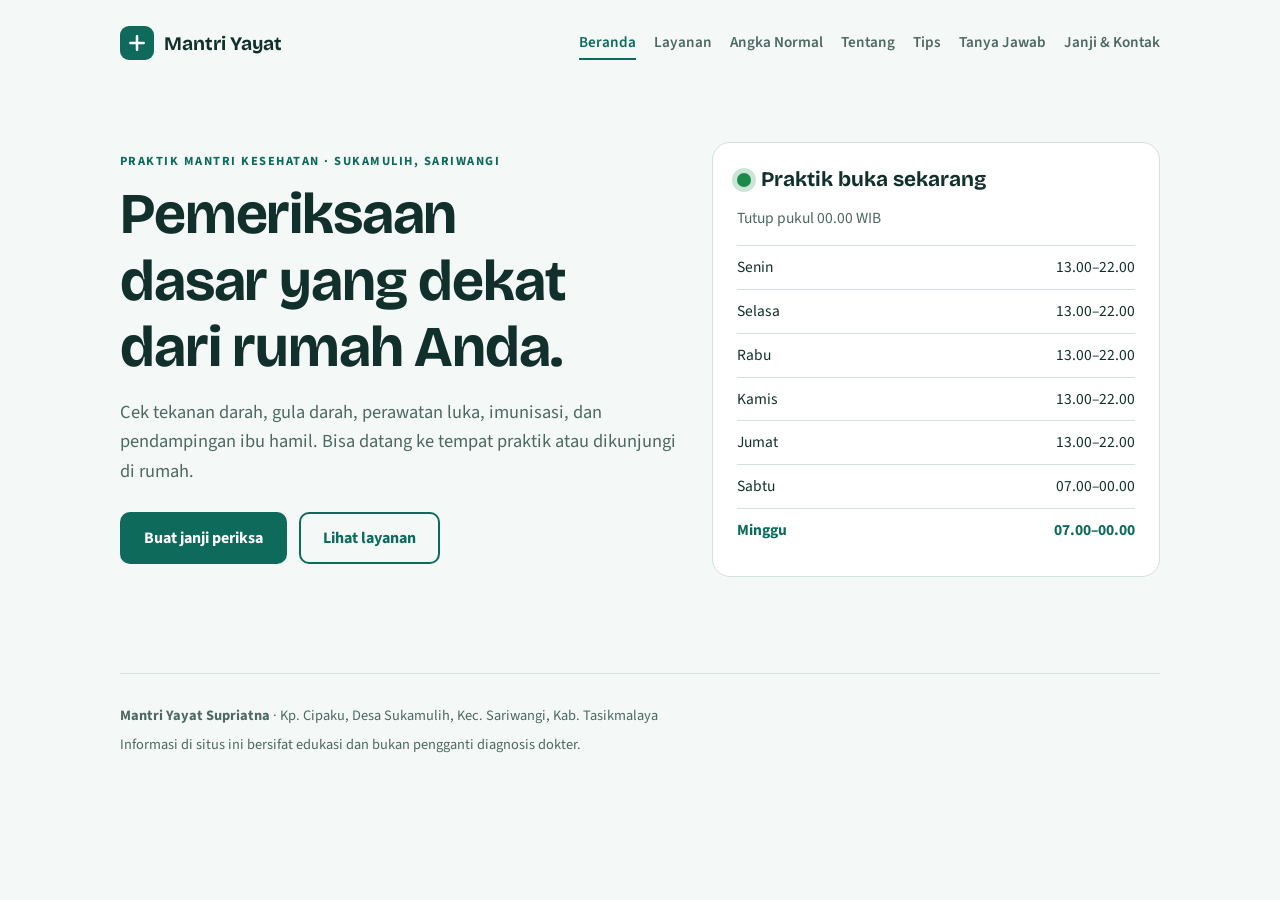
==== index.html @ a65b236b "Update index.html" ====
<!doctype html><html lang="id"><head><meta charset="utf-8"><meta name="viewport" content="width=device-width, initial-scale=1, viewport-fit=cover"><title>Mantri Yayat Supriatna</title>
<link rel="stylesheet" href="https://fonts.googleapis.com/css2?family=Bricolage+Grotesque:opsz,wght@12..96,500;12..96,700&family=Source+Sans+3:wght@400;600;700&display=swap">
<link rel="stylesheet" href="style.css"></head><body>
<div class="wrap"><header class="topbar"><a class="brand" href="#beranda"><span class="brand-mark" aria-hidden="true"><svg viewBox="0 0 24 24" fill="none" stroke="#fff" stroke-width="3" stroke-linecap="round"><path d="M12 4v16M4 12h16"/></svg></span>Mantri Yayat</a><nav aria-label="Menu utama"><a href="#beranda">Beranda</a><a href="#layanan">Layanan</a><a href="#angka">Angka Normal</a><a href="#tentang">Tentang</a><a href="#tips">Tips</a><a href="#faq">Tanya Jawab</a><a href="#kontak">Janji &amp; Kontak</a></nav></header><main><section class="page" data-page="beranda" hidden><div class="hero">
      <div>
        <p class="eyebrow">Praktik mantri kesehatan · Sukamulih, Sariwangi</p>
        <h1 style="margin-top:14px">Pemeriksaan dasar yang dekat dari rumah Anda.</h1>
        <p class="lead">Cek tekanan darah, gula darah, perawatan luka, imunisasi, dan pendampingan ibu hamil. Bisa datang ke tempat praktik atau dikunjungi di rumah.</p>
        <div class="cta-row">
          <a class="btn btn-primary" href="#kontak">Buat janji periksa</a>
          <a class="btn btn-ghost" href="#layanan">Lihat layanan</a>
        </div>
      </div>
      <aside class="status-card" aria-label="Jam praktik">
        <div class="status-line"><span class="dot" id="dot"></span><span id="statusText">Memeriksa jam praktik…</span></div>
        <p class="status-sub" id="statusSub">Waktu setempat: WIB</p>
        <ul class="hours" id="hours">
          <li data-day="1"><span>Senin</span><span>13.00–22.00</span></li>
          <li data-day="2"><span>Selasa</span><span>13.00–22.00</span></li>
          <li data-day="3"><span>Rabu</span><span>13.00–22.00</span></li>
          <li data-day="4"><span>Kamis</span><span>13.00–22.00</span></li>
          <li data-day="5"><span>Jumat</span><span>13.00–22.00</span></li>
          <li data-day="6"><span>Sabtu</span><span>07.00–00.00</span></li>
          <li data-day="0"><span>Minggu</span><span>07.00–00.00</span></li>
        </ul>
      </aside>
    </div></section><section class="page" data-page="layanan" hidden>
      <div class="sec-head">
        <p class="eyebrow">Layanan</p>
        <h2>Apa saja yang bisa dilayani</h2>
        <p>Untuk keluhan ringan dan pemeriksaan rutin. Kasus yang butuh penanganan lebih lanjut dirujuk ke puskesmas atau rumah sakit.</p>
      </div>
      <div class="services">
        <article class="service">
          <svg viewBox="0 0 24 24"><path d="M12 21s-7-4.5-9-9.2C1.7 8.5 3.6 5 7 5c2 0 3.5 1.2 5 3 1.5-1.8 3-3 5-3 3.4 0 5.3 3.5 4 6.8C19 16.5 12 21 12 21z"/></svg>
          <h3>Cek tekanan darah</h3>
          <p>Pemeriksaan rutin untuk pemantauan tensi, terutama bagi lansia dan penderita hipertensi.</p>
        </article>
        <article class="service">
          <svg viewBox="0 0 24 24"><path d="M12 3c3 4.5 6 7.2 6 11a6 6 0 0 1-12 0c0-3.8 3-6.5 6-11z"/></svg>
          <h3>Gula darah, asam urat, kolesterol</h3>
          <p>Tes cepat dari tetesan darah ujung jari, hasil langsung diketahui di tempat.</p>
        </article>
        <article class="service">
          <svg viewBox="0 0 24 24"><rect x="3" y="8" width="18" height="8" rx="4" transform="rotate(-30 12 12)"/><path d="M10.5 6.8l3 5.2"/></svg>
          <h3>Perawatan luka</h3>
          <p>Membersihkan dan membalut luka ringan, ganti perban, dan pemantauan tanda infeksi.</p>
        </article>
        <article class="service">
          <svg viewBox="0 0 24 24"><path d="M4 20l6-6M14 4l6 6M12 6l6 6-4 4-6-6zM16 2l6 6"/></svg>
          <h3>Imunisasi</h3>
          <p>Imunisasi dasar anak dan pengingat jadwal sesuai buku KIA.</p>
        </article>
        <article class="service">
          <svg viewBox="0 0 24 24"><circle cx="12" cy="6" r="3"/><path d="M7 21v-5a5 5 0 0 1 10 0v5M9 21v-3h6v3"/></svg>
          <h3>Ibu hamil dan balita</h3>
          <p>Pemeriksaan kehamilan sederhana, timbang balita, dan pendampingan gizi keluarga.</p>
        </article>
        <article class="service">
          <svg viewBox="0 0 24 24"><path d="M3 11l9-7 9 7v9a1 1 0 0 1-1 1H4a1 1 0 0 1-1-1z"/><path d="M12 11v6M9 14h6"/></svg>
          <h3>Kunjungan rumah</h3>
          <p>Untuk lansia, pasien pasca-rawat, atau warga yang sulit bepergian. Silakan atur jadwal lebih dulu.</p>
        </article>
      </div>
    </section><section class="page" data-page="angka" hidden>
      <div class="sec-head">
        <p class="eyebrow">Angka normal</p>
        <h2>Cara membaca hasil pemeriksaan</h2>
        <p>Acuan umum untuk orang dewasa. Hasil di luar batas ini belum tentu penyakit, tetapi perlu diperiksa ulang dan dibicarakan.</p>
      </div>
      <div class="table-scroll">
        <table>
          <thead><tr><th>Pemeriksaan</th><th>Rentang umum</th><th>Catatan</th></tr></thead>
          <tbody>
            <tr><td>Tekanan darah</td><td>di bawah 120/80 mmHg</td><td>Tensi 140/90 mmHg ke atas pada beberapa kali ukur perlu ditindaklanjuti.</td></tr>
            <tr><td>Gula darah puasa</td><td>70–99 mg/dL</td><td>Puasa 8 jam sebelum tes. Hasil tes cepat dikonfirmasi di laboratorium.</td></tr>
            <tr><td>Kolesterol total</td><td>di bawah 200 mg/dL</td><td>Dipengaruhi makanan berlemak dan aktivitas fisik.</td></tr>
            <tr><td>Asam urat</td><td>Pria 3,4–7,0 · Wanita 2,4–6,0 mg/dL</td><td>Batas bisa sedikit berbeda antar alat.</td></tr>
          </tbody>
        </table>
      </div>
      <p class="note">Tabel ini hanya panduan edukasi dan tidak menggantikan pemeriksaan serta saran dokter.</p>
    </section><section class="page" data-page="tentang" hidden>
      <div class="sec-head">
        <p class="eyebrow">Tentang</p>
        <h2>Mantri yang dikenal tetangga sendiri</h2>
      </div>
      <div class="about">
        <div>
          <p>Saya, Yayat Supriatna, melayani warga Kampung Cipaku, Desa Sukamulih, dan sekitarnya di Kecamatan Sariwangi, Kabupaten Tasikmalaya. Saya memberikan pemeriksaan dasar dan pendampingan kesehatan keluarga.</p>
          <p>Tujuannya sederhana: masalah kecil ditangani lebih awal, dan masalah besar dirujuk tepat waktu ke puskesmas atau rumah sakit.</p>
        </div>
        <dl class="facts">
          <div><dt>Nama</dt><dd>Mantri Yayat Supriatna</dd></div>
          <div><dt>Wilayah layanan</dt><dd>Desa Sukamulih, Kec. Sariwangi</dd></div>
          <div><dt>Izin praktik</dt><dd>[Nomor SIP/STR]</dd></div>
          <div><dt>Rujukan</dt><dd>Puskesmas &amp; RS terdekat</dd></div>
        </dl>
      </div>
    </section><section class="page" data-page="tips" hidden>
      <div class="sec-head">
        <p class="eyebrow">Tips kesehatan</p>
        <h2>Kebiasaan kecil yang menjaga tubuh</h2>
      </div>
      <div class="tips">
        <article class="tip"><h3>Kurangi garam</h3><p>Batasi garam dapur, ikan asin, dan mi instan. Pengaturan garam membantu menjaga tensi tetap stabil.</p></article>
        <article class="tip"><h3>Jalan kaki 30 menit</h3><p>Bergerak ringan hampir setiap hari lebih baik daripada olahraga berat sesekali.</p></article>
        <article class="tip"><h3>Cuci tangan dengan sabun</h3><p>Sebelum makan, setelah dari toilet, dan setelah beraktivitas di luar. Cara murah mencegah diare dan flu.</p></article>
        <article class="tip"><h3>Minum air putih cukup</h3><p>Utamakan air putih. Kurangi minuman manis kemasan dan kopi bergula.</p></article>
        <article class="tip"><h3>Periksa rutin setelah usia 40</h3><p>Cek tensi dan gula darah setidaknya sekali setiap beberapa bulan, meski tidak ada keluhan.</p></article>
        <article class="tip"><h3>Lengkapi imunisasi anak</h3><p>Bawa buku KIA setiap kali datang agar jadwal imunisasi tidak terlewat.</p></article>
      </div>
    </section><section class="page" data-page="faq" hidden><div class="sec-head"><p class="eyebrow">Tanya jawab</p><h2>Pertanyaan yang sering diajukan</h2></div><details><summary>Apakah harus membuat janji dulu?</summary><p>Untuk pemeriksaan di tempat praktik, Anda bisa datang pada jam praktik. Untuk kunjungan rumah, silakan atur jadwal lebih dulu lewat formulir janji.</p></details><details><summary>Perlu puasa sebelum cek gula darah?</summary><p>Untuk gula darah puasa, puasa 8 jam sebelum tes. Hasil tes cepat sebaiknya dikonfirmasi di laboratorium.</p></details><details><summary>Apa yang dibawa saat imunisasi anak?</summary><p>Bawa buku KIA setiap kali datang agar jadwal imunisasi tercatat dan tidak terlewat.</p></details><details><summary>Bagaimana jika hasil periksa di luar angka normal?</summary><p>Belum tentu penyakit, tetapi perlu diperiksa ulang dan dibicarakan. Kasus yang butuh penanganan lebih lanjut dirujuk ke puskesmas atau rumah sakit.</p></details><details><summary>Kapan harus langsung ke IGD?</summary><p>Sesak napas berat, nyeri dada, pingsan, perdarahan hebat, atau kejang: hubungi 112 atau bawa ke IGD terdekat tanpa menunggu janji.</p></details></section><section class="page" data-page="kontak" hidden>
      <div class="emergency">
        <strong>Gawat darurat?</strong>
        <p>Sesak napas berat, nyeri dada, pingsan, perdarahan hebat, atau kejang: segera hubungi 112 atau bawa ke IGD terdekat. Jangan menunggu janji.</p>
      </div>
      <div class="sec-head" style="margin-top:32px">
        <p class="eyebrow">Janji &amp; kontak</p>
        <h2>Atur jadwal periksa</h2>
        <p>Isi formulir, lalu kirim pesan yang sudah tersusun lewat WhatsApp.</p>
      </div>
      <div class="book">
        <form id="bookForm" novalidate>
          <label for="nama">Nama
            <input id="nama" name="nama" type="text" autocomplete="name" placeholder="Nama lengkap" required>
          </label>
          <label for="layanan-pilih">Keperluan
            <select id="layanan-pilih" name="layanan">
              <option>Cek tekanan darah</option>
              <option>Cek gula darah / asam urat / kolesterol</option>
              <option>Perawatan luka</option>
              <option>Imunisasi</option>
              <option>Ibu hamil / balita</option>
              <option>Kunjungan rumah</option>
            </select>
          </label>
          <label for="waktu">Waktu yang diinginkan
            <input id="waktu" name="waktu" type="text" placeholder="Contoh: Rabu sore, jam 16.30">
          </label>
          <label for="keluhan">Keluhan singkat (boleh kosong)
            <textarea id="keluhan" name="keluhan" placeholder="Contoh: pusing sejak dua hari, tensi terakhir 150/90"></textarea>
          </label>
          <button class="btn btn-primary" type="submit">Susun pesan WhatsApp</button>
          <div class="preview" id="preview" aria-live="polite">
            <div id="previewText"></div>
            <div class="actions">
              <a class="btn btn-primary small" id="waLink" href="#" target="_blank" rel="noopener">Buka WhatsApp</a>
              <button class="btn btn-ghost small" type="button" id="copyBtn">Salin pesan</button>
              <span class="copied" id="copied" hidden>Tersalin</span>
            </div>
          </div>
        </form>
        <div class="contact-list">
          <div><span class="k">WhatsApp</span><span class="v" id="waNumber">0812-2290-6901</span></div>
          <div><span class="k">Alamat praktik</span><span class="v">Kp. Cipaku, Desa Sukamulih, Kec. Sariwangi, Kab. Tasikmalaya</span></div>
          <div><span class="k">Gawat darurat</span><span class="v">112</span></div>
          <p class="note" style="margin-top:0">Pesan ini tidak terkirim otomatis. Anda yang menekan tombol kirim di WhatsApp.</p>
        </div>
      </div>
    </section></main><footer>
    <p><strong>Mantri Yayat Supriatna</strong> · Kp. Cipaku, Desa Sukamulih, Kec. Sariwangi, Kab. Tasikmalaya</p>
    <p>Informasi di situs ini bersifat edukasi dan bukan pengganti diagnosis dokter.</p>
  </footer></div><script src="script.js"></script>
</body></html>
---- style.css ----
:root{box-sizing:border-box;padding-top:env(safe-area-inset-top,0px);padding-bottom:env(safe-area-inset-bottom,0px)}html{scroll-padding-top:env(safe-area-inset-top,0px)}
/* Layout: one calm column of sections; the open/closed status and the vitals reference table are the page's own details. */
:root {
  --bg: #f4f8f6;
  --surface: #ffffff;
  --fg: #12302b;
  --muted: #4d6862;
  --line: #d3e2dd;
  --brand: #0e6b5c;
  --brand-ink: #ffffff;
  --brand-soft: #dcf0ea;
  --signal: #e8a317;
  --signal-ink: #3b2a00;
  --open: #1c8a4a;
  --closed: #b4432f;
  --font-display: "Bricolage Grotesque", "Trebuchet MS", sans-serif;
  --font-body: "Source Sans 3", "Segoe UI", system-ui, sans-serif;
}
@media (prefers-color-scheme: dark) {
  :root:not([data-theme="light"]) {
    --bg: #0c1a17; --surface: #13261f; --fg: #e3f1ec; --muted: #9ab8b0; --line: #24423a;
    --brand: #4cc3ab; --brand-ink: #062a22; --brand-soft: #173a31;
    --signal: #f0b83a; --signal-ink: #2d2000; --open: #52d083; --closed: #ee8670;
    color-scheme: dark;
  }
}
:root[data-theme="dark"] {
  --bg: #0c1a17; --surface: #13261f; --fg: #e3f1ec; --muted: #9ab8b0; --line: #24423a;
  --brand: #4cc3ab; --brand-ink: #062a22; --brand-soft: #173a31;
  --signal: #f0b83a; --signal-ink: #2d2000; --open: #52d083; --closed: #ee8670;
  color-scheme: dark;
}
* { box-sizing: border-box; }
body {
  background: var(--bg); color: var(--fg);
  font: 400 17px/1.6 var(--font-body);
  padding-left: max(16px, env(safe-area-inset-left, 0px));
  padding-right: max(16px, env(safe-area-inset-right, 0px));
  padding-block: 0 40px;
}
.wrap { max-width: 1040px; margin: 0 auto; }
h1, h2, h3 { font-family: var(--font-display); line-height: 1.15; text-wrap: balance; margin: 0; }
h1 { font-size: clamp(2.1rem, 6vw, 3.6rem); font-weight: 700; letter-spacing: -0.02em; }
h2 { font-size: clamp(1.5rem, 3.5vw, 2.1rem); font-weight: 700; letter-spacing: -0.01em; }
h3 { font-size: 1.15rem; font-weight: 700; }
p { margin: 0; max-width: 65ch; }
a { color: var(--brand); }
.eyebrow { font: 700 0.78rem/1 var(--font-body); letter-spacing: 0.12em; text-transform: uppercase; color: var(--brand); }
:focus-visible { outline: 3px solid var(--signal); outline-offset: 2px; border-radius: 4px; }

/* top bar */
.topbar { display: flex; flex-wrap: wrap; align-items: center; justify-content: space-between; gap: 12px; padding-block: 18px; }
.brand { font: 700 1.2rem var(--font-display); display: flex; align-items: center; gap: 10px; text-decoration: none; color: var(--fg); }
.brand-mark { width: 34px; height: 34px; border-radius: 9px; background: var(--brand); display: grid; place-items: center; }
.brand-mark svg { width: 20px; height: 20px; }
nav { display: flex; flex-wrap: wrap; gap: 4px 18px; }
nav a { color: var(--muted); text-decoration: none; font-weight: 600; font-size: 0.95rem; padding: 4px 0; }
nav a:hover { color: var(--brand); }

/* hero */
.hero { display: grid; grid-template-columns: 1.25fr 1fr; gap: 32px; align-items: center; padding-block: 36px 52px; }
.hero > * { min-width: 0; }
.hero p.lead { font-size: 1.15rem; color: var(--muted); margin-top: 18px; }
.cta-row { display: flex; flex-wrap: wrap; gap: 12px; margin-top: 26px; }
.btn { display: inline-flex; align-items: center; justify-content: center; gap: 8px; font: 700 1rem var(--font-body); padding: 13px 22px; border-radius: 10px; border: 2px solid var(--brand); text-decoration: none; cursor: pointer; }
.btn-primary { background: var(--brand); color: var(--brand-ink); }
.btn-ghost { background: transparent; color: var(--brand); }
.btn:hover { filter: brightness(1.08); }

.status-card { background: var(--surface); border: 1px solid var(--line); border-radius: 18px; padding: 24px; display: grid; gap: 14px; }
.status-line { display: flex; align-items: center; gap: 10px; font: 700 1.3rem var(--font-display); }
.dot { width: 14px; height: 14px; border-radius: 50%; background: var(--closed); flex: none; }
.dot.on { background: var(--open); box-shadow: 0 0 0 5px color-mix(in srgb, var(--open) 22%, transparent); }
.status-sub { color: var(--muted); font-size: 0.97rem; }
.hours { list-style: none; padding: 0; margin: 0; display: grid; gap: 0; font-variant-numeric: tabular-nums; }
.hours li { display: flex; justify-content: space-between; gap: 12px; padding: 9px 0; border-top: 1px solid var(--line); font-size: 0.97rem; }
.hours li.today { font-weight: 700; color: var(--brand); }
.hours span:last-child { text-align: right; }

section { padding-block: 44px; border-top: 1px solid var(--line); }
.sec-head { display: grid; gap: 10px; margin-bottom: 28px; }
.sec-head p { color: var(--muted); }

/* services */
.services { display: grid; grid-template-columns: repeat(auto-fill, minmax(250px, 1fr)); gap: 16px; }
.service { background: var(--surface); border: 1px solid var(--line); border-radius: 14px; padding: 20px; display: grid; gap: 8px; align-content: start; min-width: 0; }
.service svg { width: 30px; height: 30px; stroke: var(--brand); fill: none; stroke-width: 1.8; stroke-linecap: round; stroke-linejoin: round; }
.service p { color: var(--muted); font-size: 0.97rem; }

/* vitals table */
.table-scroll { overflow-x: auto; background: var(--surface); border: 1px solid var(--line); border-radius: 14px; }
table { border-collapse: collapse; width: 100%; min-width: 520px; font-variant-numeric: tabular-nums; }
th, td { text-align: left; padding: 13px 18px; border-bottom: 1px solid var(--line); font-size: 0.97rem; }
th { font: 700 0.78rem var(--font-body); letter-spacing: 0.1em; text-transform: uppercase; color: var(--muted); background: var(--brand-soft); }
tr:last-child td { border-bottom: 0; }
td:nth-child(2) { font-weight: 700; color: var(--brand); white-space: nowrap; }
.note { margin-top: 14px; color: var(--muted); font-size: 0.92rem; }

/* about */
.about { display: grid; grid-template-columns: 1fr 1fr; gap: 32px; }
.about > * { min-width: 0; }
.about p + p { margin-top: 14px; }
.facts { display: grid; gap: 0; align-content: start; }
.facts div { display: flex; justify-content: space-between; gap: 16px; padding: 12px 0; border-top: 1px solid var(--line); }
.facts div:last-child { border-bottom: 1px solid var(--line); }
.facts dt { color: var(--muted); }
.facts dd { margin: 0; font-weight: 600; text-align: right; }
dl.facts { margin: 0; }

/* tips */
.tips { display: grid; grid-template-columns: repeat(auto-fill, minmax(280px, 1fr)); gap: 16px; }
.tip { background: var(--brand-soft); border-radius: 14px; padding: 20px; display: grid; gap: 8px; align-content: start; min-width: 0; }
.tip p { font-size: 0.97rem; }

/* emergency band */
.emergency { background: var(--signal); color: var(--signal-ink); border-radius: 14px; padding: 18px 22px; display: flex; flex-wrap: wrap; gap: 8px 18px; align-items: center; margin-block: 8px; }
.emergency strong { font: 700 1.1rem var(--font-display); }
.emergency p { max-width: none; font-weight: 600; }

/* booking */
.book { display: grid; grid-template-columns: 1fr 1fr; gap: 32px; align-items: start; }
.book > * { min-width: 0; }
form { background: var(--surface); border: 1px solid var(--line); border-radius: 16px; padding: 22px; display: grid; gap: 14px; }
label { display: grid; gap: 6px; font-weight: 600; font-size: 0.95rem; }
input, select, textarea { font: 400 1rem var(--font-body); color: var(--fg); background: var(--bg); border: 1px solid var(--line); border-radius: 8px; padding: 11px 12px; width: 100%; }
textarea { min-height: 84px; resize: vertical; }
.contact-list { display: grid; gap: 14px; }
.contact-list div { display: grid; gap: 2px; }
.contact-list .k { font-size: 0.8rem; letter-spacing: 0.1em; text-transform: uppercase; color: var(--muted); font-weight: 700; }
.contact-list .v { font: 700 1.2rem var(--font-display); word-break: break-word; }
.preview { display: none; background: var(--brand-soft); border-radius: 10px; padding: 14px; font-size: 0.95rem; white-space: pre-wrap; gap: 10px; }
.preview.show { display: grid; }
.preview .actions { display: flex; flex-wrap: wrap; gap: 10px; }
.btn.small { padding: 9px 16px; font-size: 0.92rem; }
.copied { color: var(--brand); font-weight: 700; font-size: 0.9rem; align-self: center; }

footer { padding-top: 30px; border-top: 1px solid var(--line); color: var(--muted); font-size: 0.9rem; display: grid; gap: 6px; }
footer p { max-width: none; }

@media (max-width: 760px) {
  .hero, .about, .book { grid-template-columns: 1fr; }
  .hero { padding-block: 20px 36px; }
  body { font-size: 16px; }
}
@media (prefers-reduced-motion: no-preference) {
  .btn { transition: filter .15s ease; }
}

.page{border-top:0;padding-top:28px}
nav a.active{color:var(--brand);border-bottom:2px solid var(--brand)}
.quick{display:grid;grid-template-columns:repeat(auto-fill,minmax(220px,1fr));gap:14px;padding-bottom:40px}
.quick a{background:var(--surface);border:1px solid var(--line);border-radius:14px;padding:18px;text-decoration:none;color:var(--fg);display:grid;gap:6px}
.quick a:hover{border-color:var(--brand)}
.quick b{font:700 1.1rem var(--font-display)}.quick span{color:var(--muted);font-size:.95rem}
details{background:var(--surface);border:1px solid var(--line);border-radius:12px;padding:16px 18px}
details+details{margin-top:12px}
summary{font:700 1.05rem var(--font-display);cursor:pointer}
details p{margin-top:10px;color:var(--muted)}
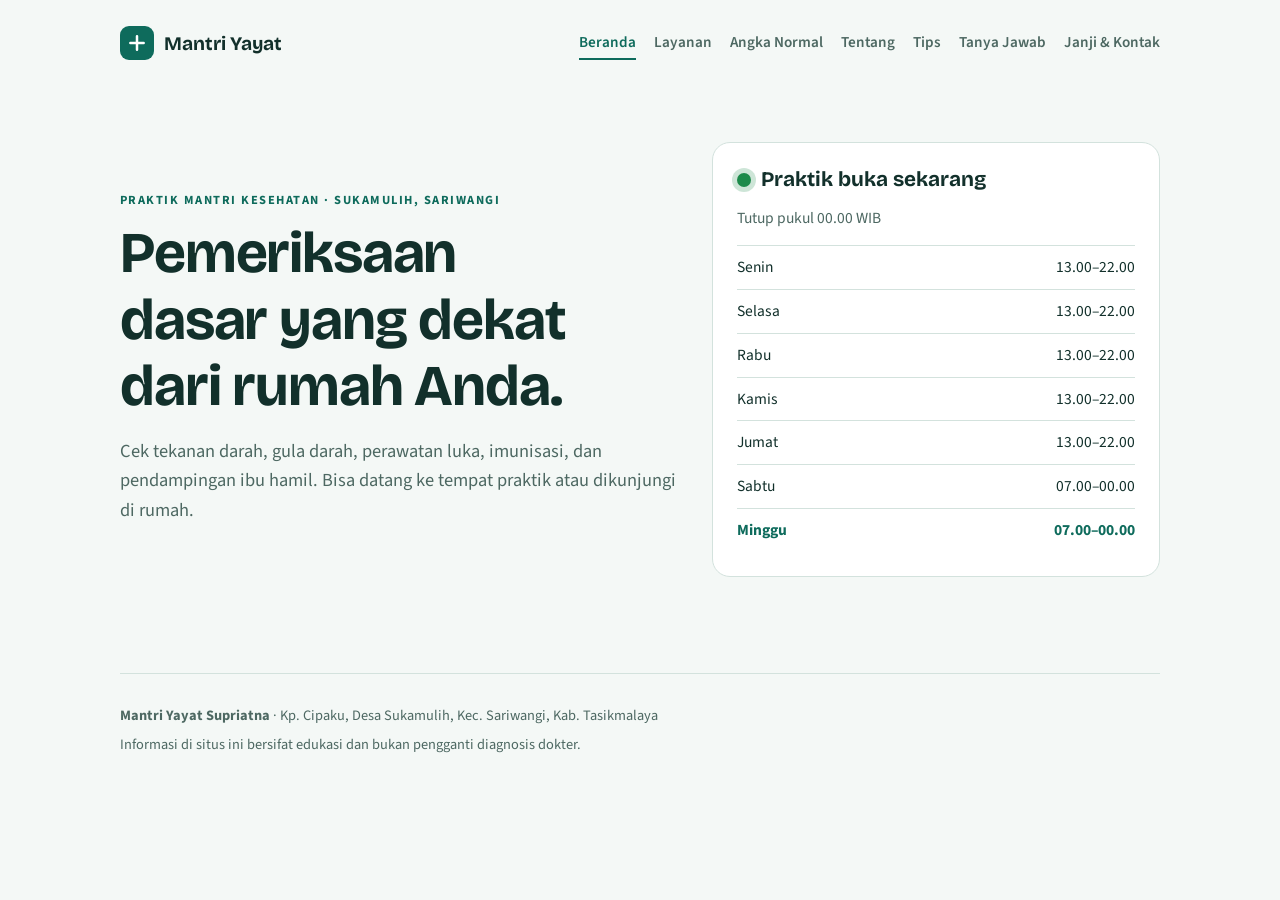
==== commit fd6c84e1: "Update index.html" ====
--- a/index.html
+++ b/index.html
@@ -6,10 +6,6 @@
         <p class="eyebrow">Praktik mantri kesehatan · Sukamulih, Sariwangi</p>
         <h1 style="margin-top:14px">Pemeriksaan dasar yang dekat dari rumah Anda.</h1>
         <p class="lead">Cek tekanan darah, gula darah, perawatan luka, imunisasi, dan pendampingan ibu hamil. Bisa datang ke tempat praktik atau dikunjungi di rumah.</p>
-        <div class="cta-row">
-          <a class="btn btn-primary" href="#kontak">Buat janji periksa</a>
-          <a class="btn btn-ghost" href="#layanan">Lihat layanan</a>
-        </div>
       </div>
       <aside class="status-card" aria-label="Jam praktik">
         <div class="status-line"><span class="dot" id="dot"></span><span id="statusText">Memeriksa jam praktik…</span></div>
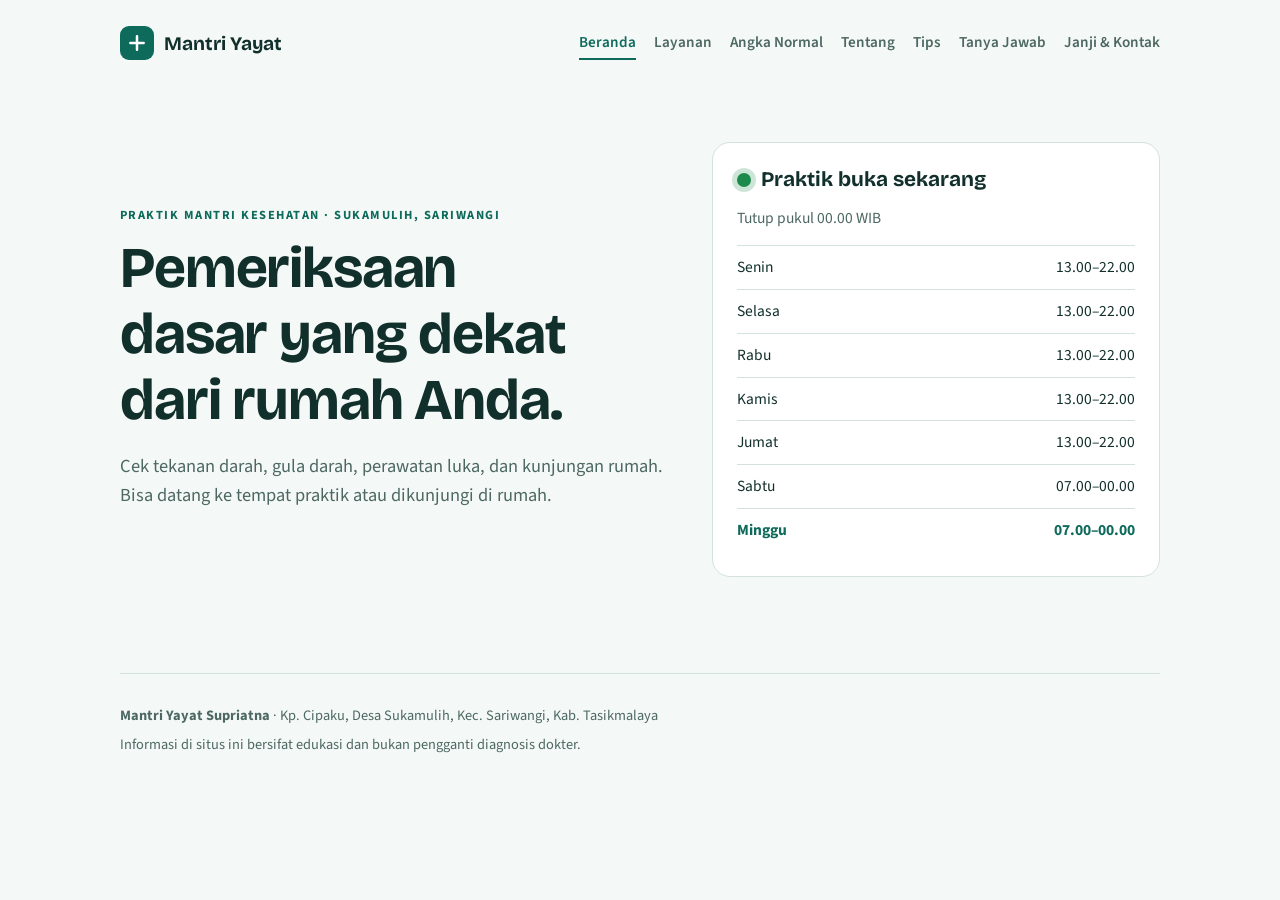
==== commit 6d3c263c: "Update index.html" ====
--- a/index.html
+++ b/index.html
@@ -5,7 +5,7 @@
       <div>
         <p class="eyebrow">Praktik mantri kesehatan · Sukamulih, Sariwangi</p>
         <h1 style="margin-top:14px">Pemeriksaan dasar yang dekat dari rumah Anda.</h1>
-        <p class="lead">Cek tekanan darah, gula darah, perawatan luka, imunisasi, dan pendampingan ibu hamil. Bisa datang ke tempat praktik atau dikunjungi di rumah.</p>
+        <p class="lead">Cek tekanan darah, gula darah, perawatan luka, dan kunjungan rumah. Bisa datang ke tempat praktik atau dikunjungi di rumah.</p>
       </div>
       <aside class="status-card" aria-label="Jam praktik">
         <div class="status-line"><span class="dot" id="dot"></span><span id="statusText">Memeriksa jam praktik…</span></div>
@@ -41,16 +41,6 @@
           <svg viewBox="0 0 24 24"><rect x="3" y="8" width="18" height="8" rx="4" transform="rotate(-30 12 12)"/><path d="M10.5 6.8l3 5.2"/></svg>
           <h3>Perawatan luka</h3>
           <p>Membersihkan dan membalut luka ringan, ganti perban, dan pemantauan tanda infeksi.</p>
-        </article>
-        <article class="service">
-          <svg viewBox="0 0 24 24"><path d="M4 20l6-6M14 4l6 6M12 6l6 6-4 4-6-6zM16 2l6 6"/></svg>
-          <h3>Imunisasi</h3>
-          <p>Imunisasi dasar anak dan pengingat jadwal sesuai buku KIA.</p>
-        </article>
-        <article class="service">
-          <svg viewBox="0 0 24 24"><circle cx="12" cy="6" r="3"/><path d="M7 21v-5a5 5 0 0 1 10 0v5M9 21v-3h6v3"/></svg>
-          <h3>Ibu hamil dan balita</h3>
-          <p>Pemeriksaan kehamilan sederhana, timbang balita, dan pendampingan gizi keluarga.</p>
         </article>
         <article class="service">
           <svg viewBox="0 0 24 24"><path d="M3 11l9-7 9 7v9a1 1 0 0 1-1 1H4a1 1 0 0 1-1-1z"/><path d="M12 11v6M9 14h6"/></svg>
@@ -104,9 +94,8 @@
         <article class="tip"><h3>Cuci tangan dengan sabun</h3><p>Sebelum makan, setelah dari toilet, dan setelah beraktivitas di luar. Cara murah mencegah diare dan flu.</p></article>
         <article class="tip"><h3>Minum air putih cukup</h3><p>Utamakan air putih. Kurangi minuman manis kemasan dan kopi bergula.</p></article>
         <article class="tip"><h3>Periksa rutin setelah usia 40</h3><p>Cek tensi dan gula darah setidaknya sekali setiap beberapa bulan, meski tidak ada keluhan.</p></article>
-        <article class="tip"><h3>Lengkapi imunisasi anak</h3><p>Bawa buku KIA setiap kali datang agar jadwal imunisasi tidak terlewat.</p></article>
       </div>
-    </section><section class="page" data-page="faq" hidden><div class="sec-head"><p class="eyebrow">Tanya jawab</p><h2>Pertanyaan yang sering diajukan</h2></div><details><summary>Apakah harus membuat janji dulu?</summary><p>Untuk pemeriksaan di tempat praktik, Anda bisa datang pada jam praktik. Untuk kunjungan rumah, silakan atur jadwal lebih dulu lewat formulir janji.</p></details><details><summary>Perlu puasa sebelum cek gula darah?</summary><p>Untuk gula darah puasa, puasa 8 jam sebelum tes. Hasil tes cepat sebaiknya dikonfirmasi di laboratorium.</p></details><details><summary>Apa yang dibawa saat imunisasi anak?</summary><p>Bawa buku KIA setiap kali datang agar jadwal imunisasi tercatat dan tidak terlewat.</p></details><details><summary>Bagaimana jika hasil periksa di luar angka normal?</summary><p>Belum tentu penyakit, tetapi perlu diperiksa ulang dan dibicarakan. Kasus yang butuh penanganan lebih lanjut dirujuk ke puskesmas atau rumah sakit.</p></details><details><summary>Kapan harus langsung ke IGD?</summary><p>Sesak napas berat, nyeri dada, pingsan, perdarahan hebat, atau kejang: hubungi 112 atau bawa ke IGD terdekat tanpa menunggu janji.</p></details></section><section class="page" data-page="kontak" hidden>
+    </section><section class="page" data-page="faq" hidden><div class="sec-head"><p class="eyebrow">Tanya jawab</p><h2>Pertanyaan yang sering diajukan</h2></div><details><summary>Apakah harus membuat janji dulu?</summary><p>Untuk pemeriksaan di tempat praktik, Anda bisa datang pada jam praktik. Untuk kunjungan rumah, silakan atur jadwal lebih dulu lewat formulir janji.</p></details><details><summary>Perlu puasa sebelum cek gula darah?</summary><p>Untuk gula darah puasa, puasa 8 jam sebelum tes. Hasil tes cepat sebaiknya dikonfirmasi di laboratorium.</p></details><details><summary>Bagaimana jika hasil periksa di luar angka normal?</summary><p>Belum tentu penyakit, tetapi perlu diperiksa ulang dan dibicarakan. Kasus yang butuh penanganan lebih lanjut dirujuk ke puskesmas atau rumah sakit.</p></details><details><summary>Kapan harus langsung ke IGD?</summary><p>Sesak napas berat, nyeri dada, pingsan, perdarahan hebat, atau kejang: hubungi 112 atau bawa ke IGD terdekat tanpa menunggu janji.</p></details></section><section class="page" data-page="kontak" hidden>
       <div class="emergency">
         <strong>Gawat darurat?</strong>
         <p>Sesak napas berat, nyeri dada, pingsan, perdarahan hebat, atau kejang: segera hubungi 112 atau bawa ke IGD terdekat. Jangan menunggu janji.</p>
@@ -126,8 +115,6 @@
               <option>Cek tekanan darah</option>
               <option>Cek gula darah / asam urat / kolesterol</option>
               <option>Perawatan luka</option>
-              <option>Imunisasi</option>
-              <option>Ibu hamil / balita</option>
               <option>Kunjungan rumah</option>
             </select>
           </label>
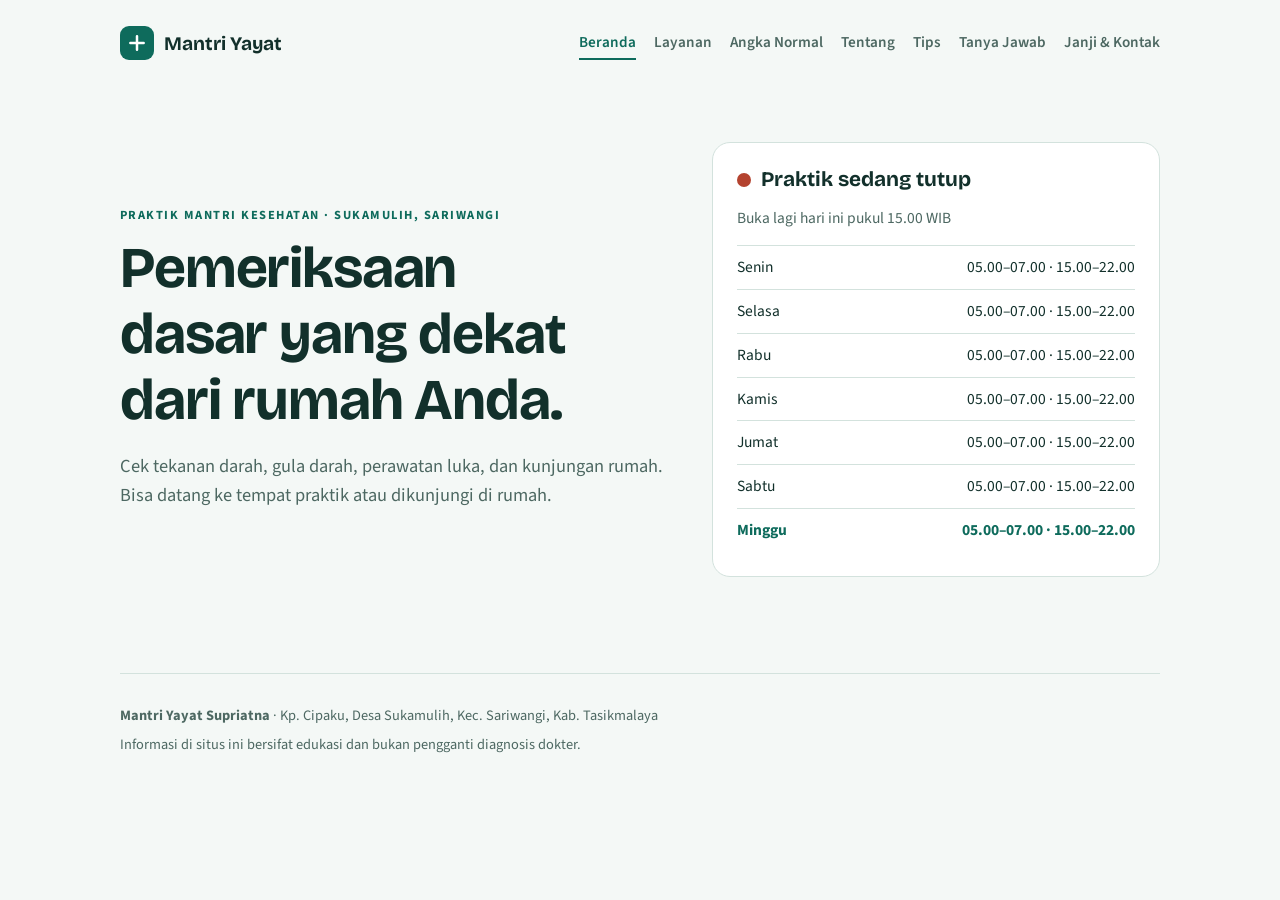
==== commit c689adfa: "Update index.html" ====
--- a/index.html
+++ b/index.html
@@ -1,6 +1,14 @@
 <!doctype html><html lang="id"><head><meta charset="utf-8"><meta name="viewport" content="width=device-width, initial-scale=1, viewport-fit=cover"><title>Mantri Yayat Supriatna</title>
 <link rel="stylesheet" href="https://fonts.googleapis.com/css2?family=Bricolage+Grotesque:opsz,wght@12..96,500;12..96,700&family=Source+Sans+3:wght@400;600;700&display=swap">
-<link rel="stylesheet" href="style.css"></head><body>
+<link rel="stylesheet" href="style.css">
+   <meta name="description" content="Praktik mantri kesehatan di Sukamulih, Sariwangi: cek tensi, gula darah, perawatan luka, dan kunjungan rumah.">
+   <meta property="og:type" content="website">
+   <meta property="og:locale" content="id_ID">
+   <meta property="og:title" content="Mantri Yayat Supriatna | Pemeriksaan Kesehatan Dasar">
+   <meta property="og:description" content="Cek tensi, gula darah, perawatan luka, dan kunjungan rumah di Sukamulih, Sariwangi, Tasikmalaya.">
+   <meta property="og:url" content="https://masterabaw-dotcom.github.io/Yayat-supriatna/">
+   <meta property="og:image" content="https://masterabaw-dotcom.github.io/Yayat-supriatna/preview.jpg">
+</head><body>
 <div class="wrap"><header class="topbar"><a class="brand" href="#beranda"><span class="brand-mark" aria-hidden="true"><svg viewBox="0 0 24 24" fill="none" stroke="#fff" stroke-width="3" stroke-linecap="round"><path d="M12 4v16M4 12h16"/></svg></span>Mantri Yayat</a><nav aria-label="Menu utama"><a href="#beranda">Beranda</a><a href="#layanan">Layanan</a><a href="#angka">Angka Normal</a><a href="#tentang">Tentang</a><a href="#tips">Tips</a><a href="#faq">Tanya Jawab</a><a href="#kontak">Janji &amp; Kontak</a></nav></header><main><section class="page" data-page="beranda" hidden><div class="hero">
       <div>
         <p class="eyebrow">Praktik mantri kesehatan · Sukamulih, Sariwangi</p>
@@ -11,13 +19,13 @@
         <div class="status-line"><span class="dot" id="dot"></span><span id="statusText">Memeriksa jam praktik…</span></div>
         <p class="status-sub" id="statusSub">Waktu setempat: WIB</p>
         <ul class="hours" id="hours">
-          <li data-day="1"><span>Senin</span><span>13.00–22.00</span></li>
-          <li data-day="2"><span>Selasa</span><span>13.00–22.00</span></li>
-          <li data-day="3"><span>Rabu</span><span>13.00–22.00</span></li>
-          <li data-day="4"><span>Kamis</span><span>13.00–22.00</span></li>
-          <li data-day="5"><span>Jumat</span><span>13.00–22.00</span></li>
-          <li data-day="6"><span>Sabtu</span><span>07.00–00.00</span></li>
-          <li data-day="0"><span>Minggu</span><span>07.00–00.00</span></li>
+          <li data-day="1"><span>Senin</span><span>05.00–07.00 · 15.00–22.00</span></li>
+          <li data-day="2"><span>Selasa</span><span>05.00–07.00 · 15.00–22.00</span></li>
+          <li data-day="3"><span>Rabu</span><span>05.00–07.00 · 15.00–22.00</span></li>
+          <li data-day="4"><span>Kamis</span><span>05.00–07.00 · 15.00–22.00</span></li>
+          <li data-day="5"><span>Jumat</span><span>05.00–07.00 · 15.00–22.00</span></li>
+          <li data-day="6"><span>Sabtu</span><span>05.00–07.00 · 15.00–22.00</span></li>
+          <li data-day="0"><span>Minggu</span><span>05.00–07.00 · 15.00–22.00</span></li>
         </ul>
       </aside>
     </div></section><section class="page" data-page="layanan" hidden>
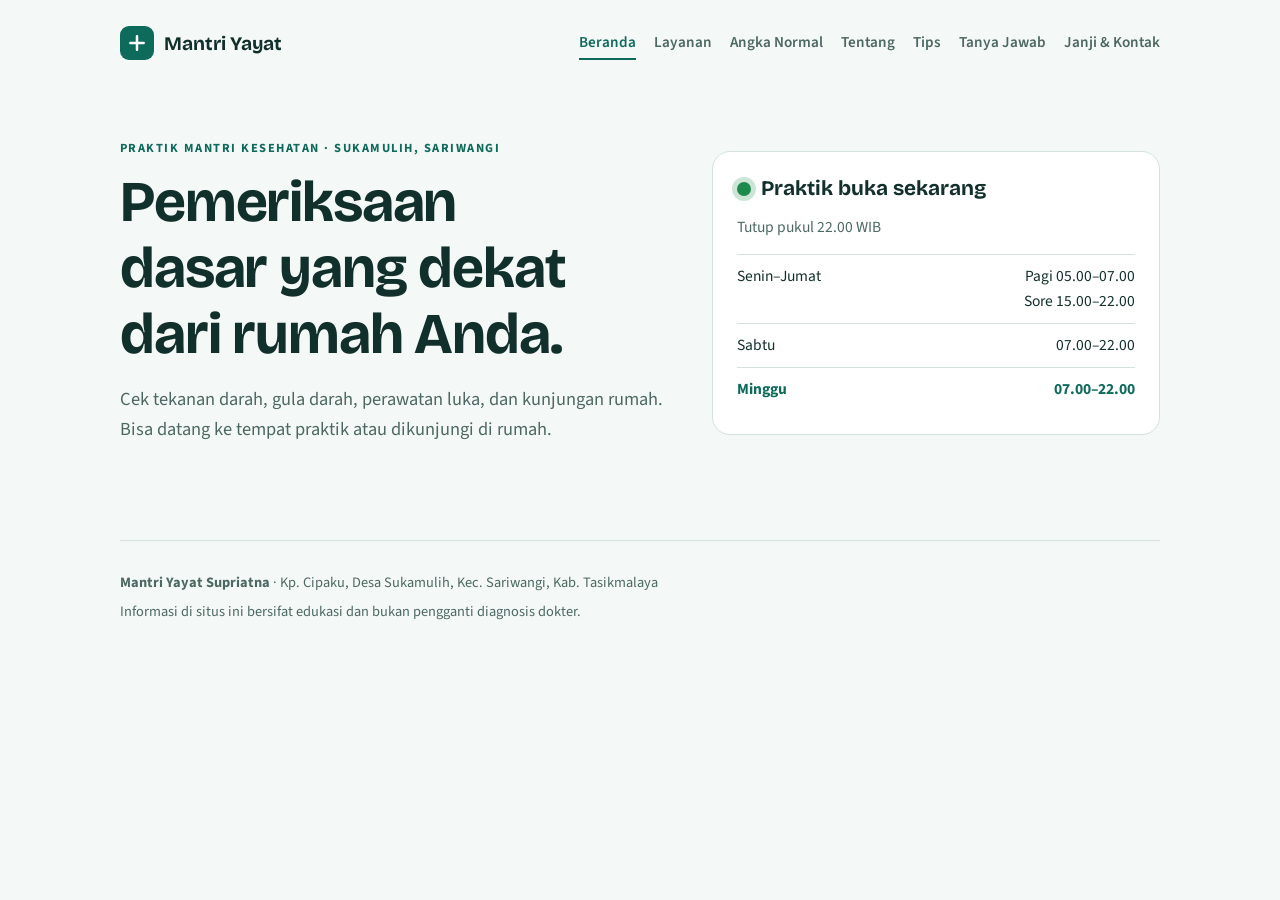
==== commit 9263de18: "Ubah jadwal praktik: Senin-Jumat pagi/sore, Sabtu-Minggu 07.00-22.00 Co-Authored-By: Claude Sonnet 5" ====
--- a/index.html
+++ b/index.html
@@ -14,18 +14,14 @@
         <p class="eyebrow">Praktik mantri kesehatan · Sukamulih, Sariwangi</p>
         <h1 style="margin-top:14px">Pemeriksaan dasar yang dekat dari rumah Anda.</h1>
         <p class="lead">Cek tekanan darah, gula darah, perawatan luka, dan kunjungan rumah. Bisa datang ke tempat praktik atau dikunjungi di rumah.</p>
-      </div>
-      <aside class="status-card" aria-label="Jam praktik">
+      </div> 
+        <aside class="status-card" aria-label="Jam praktik">
         <div class="status-line"><span class="dot" id="dot"></span><span id="statusText">Memeriksa jam praktik…</span></div>
         <p class="status-sub" id="statusSub">Waktu setempat: WIB</p>
         <ul class="hours" id="hours">
-          <li data-day="1"><span>Senin</span><span>05.00–07.00 · 15.00–22.00</span></li>
-          <li data-day="2"><span>Selasa</span><span>05.00–07.00 · 15.00–22.00</span></li>
-          <li data-day="3"><span>Rabu</span><span>05.00–07.00 · 15.00–22.00</span></li>
-          <li data-day="4"><span>Kamis</span><span>05.00–07.00 · 15.00–22.00</span></li>
-          <li data-day="5"><span>Jumat</span><span>05.00–07.00 · 15.00–22.00</span></li>
-          <li data-day="6"><span>Sabtu</span><span>05.00–07.00 · 15.00–22.00</span></li>
-          <li data-day="0"><span>Minggu</span><span>05.00–07.00 · 15.00–22.00</span></li>
+          <li data-days="1,2,3,4,5"><span>Senin–Jumat</span><span>Pagi 05.00–07.00<br>Sore 15.00–22.00</span></li>
+          <li data-days="6"><span>Sabtu</span><span>07.00–22.00</span></li>
+          <li data-days="0"><span>Minggu</span><span>07.00–22.00</span></li>
         </ul>
       </aside>
     </div></section><section class="page" data-page="layanan" hidden>
